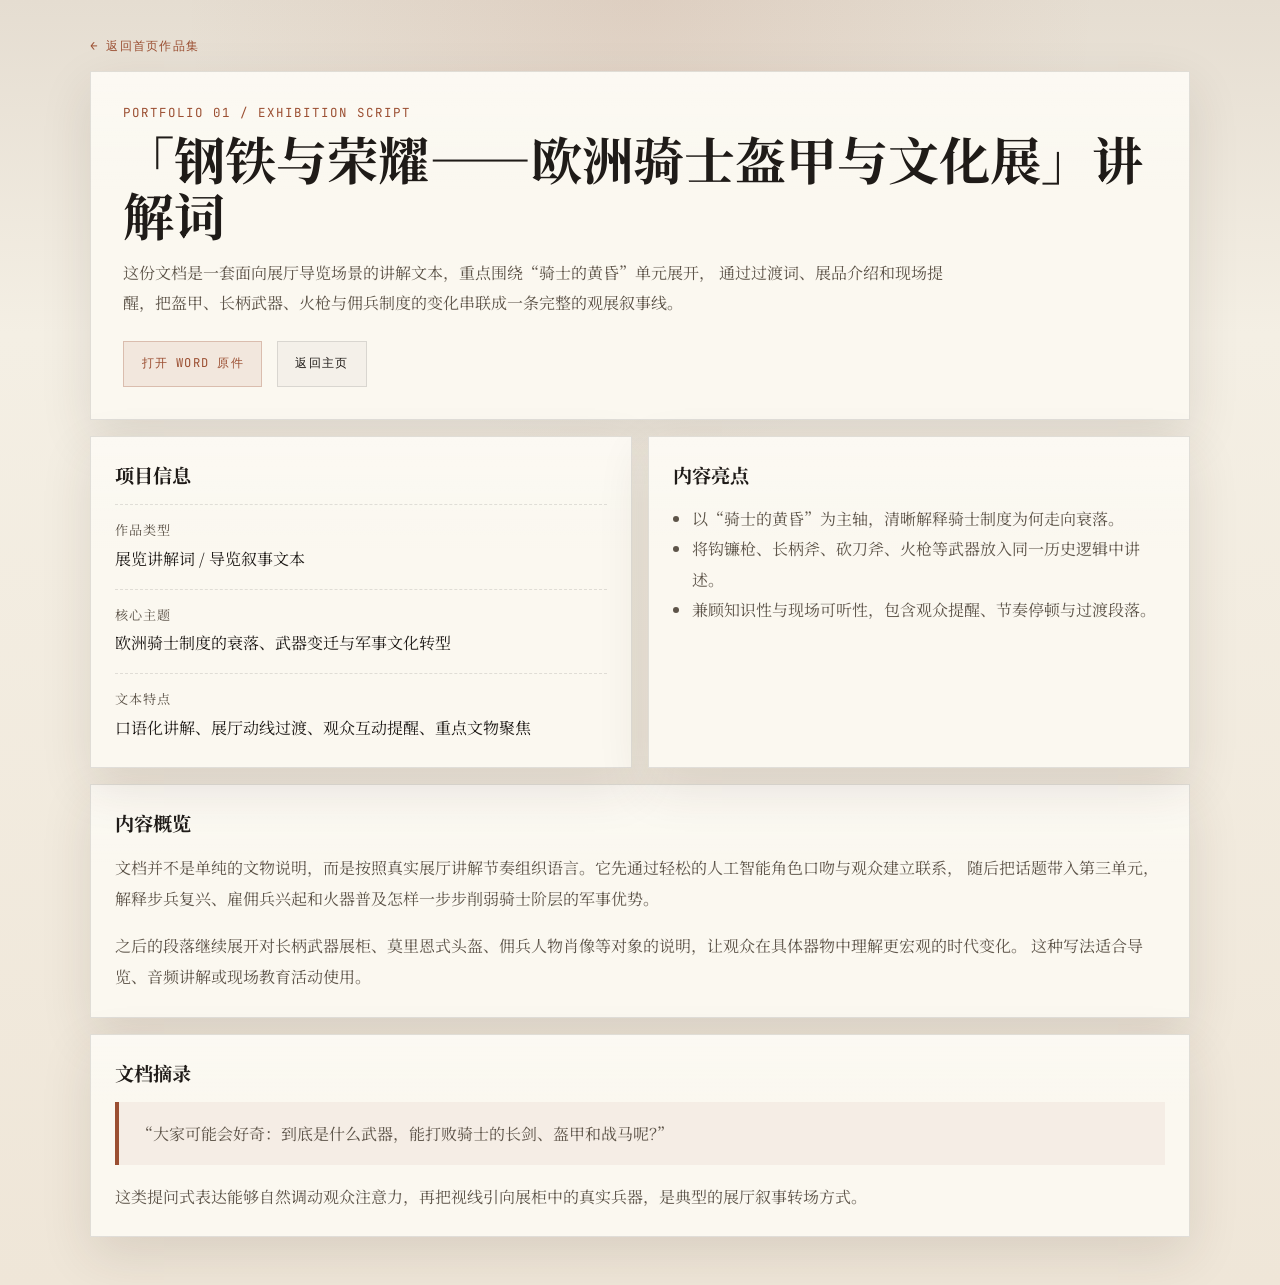
==== portfolio/armor.html @ a7ce9c92 "update website" ====
<!doctype html>
<html lang="zh-CN">
  <head>
    <meta charset="utf-8" />
    <meta name="viewport" content="width=device-width, initial-scale=1" />
    <title>「钢铁与荣耀——欧洲骑士盔甲与文化展」讲解词</title>
    <meta
      name="description"
      content="展览讲解词作品页，展示《钢铁与荣耀——欧洲骑士盔甲与文化展》导览文本的主题、结构与内容亮点。"
    />
    <link rel="preconnect" href="https://fonts.googleapis.com" />
    <link rel="preconnect" href="https://fonts.gstatic.com" crossorigin />
    <link
      href="https://fonts.googleapis.com/css2?family=JetBrains+Mono:wght@400;500;700&family=Noto+Serif+SC:wght@400;500;600;700&display=swap"
      rel="stylesheet"
    />
    <link rel="stylesheet" href="portfolio.css" />
  </head>
  <body>
    <main class="project-shell">
      <a class="back-link" href="../index.html#works">← 返回首页作品集</a>

      <header class="project-hero">
        <p class="project-kicker">Portfolio 01 / Exhibition Script</p>
        <h1>「钢铁与荣耀——欧洲骑士盔甲与文化展」讲解词</h1>
        <p class="project-lead">
          这份文档是一套面向展厅导览场景的讲解文本，重点围绕“骑士的黄昏”单元展开，
          通过过渡词、展品介绍和现场提醒，把盔甲、长柄武器、火枪与佣兵制度的变化串联成一条完整的观展叙事线。
        </p>

        <div class="project-actions">
          <a
            class="action-btn primary"
            href="../assets/portfolio/armor-exhibit-script.docx"
            target="_blank"
            rel="noopener"
            >打开 Word 原件</a
          >
          <a class="action-btn" href="../index.html#works">返回主页</a>
        </div>
      </header>

      <section class="project-grid">
        <article class="info-card">
          <h2>项目信息</h2>
          <dl class="meta-list">
            <div>
              <dt>作品类型</dt>
              <dd>展览讲解词 / 导览叙事文本</dd>
            </div>
            <div>
              <dt>核心主题</dt>
              <dd>欧洲骑士制度的衰落、武器变迁与军事文化转型</dd>
            </div>
            <div>
              <dt>文本特点</dt>
              <dd>口语化讲解、展厅动线过渡、观众互动提醒、重点文物聚焦</dd>
            </div>
          </dl>
        </article>

        <article class="info-card">
          <h2>内容亮点</h2>
          <ul class="highlight-list">
            <li>以“骑士的黄昏”为主轴，清晰解释骑士制度为何走向衰落。</li>
            <li>将钩镰枪、长柄斧、砍刀斧、火枪等武器放入同一历史逻辑中讲述。</li>
            <li>兼顾知识性与现场可听性，包含观众提醒、节奏停顿与过渡段落。</li>
          </ul>
        </article>
      </section>

      <section class="content-card">
        <h2>内容概览</h2>
        <p>
          文档并不是单纯的文物说明，而是按照真实展厅讲解节奏组织语言。它先通过轻松的人工智能角色口吻与观众建立联系，
          随后把话题带入第三单元，解释步兵复兴、雇佣兵兴起和火器普及怎样一步步削弱骑士阶层的军事优势。
        </p>
        <p>
          之后的段落继续展开对长柄武器展柜、莫里恩式头盔、佣兵人物肖像等对象的说明，让观众在具体器物中理解更宏观的时代变化。
          这种写法适合导览、音频讲解或现场教育活动使用。
        </p>
      </section>

      <section class="excerpt-card">
        <h2>文档摘录</h2>
        <blockquote>
          “大家可能会好奇：到底是什么武器，能打败骑士的长剑、盔甲和战马呢？”
        </blockquote>
        <p>
          这类提问式表达能够自然调动观众注意力，再把视线引向展柜中的真实兵器，是典型的展厅叙事转场方式。
        </p>
      </section>
    </main>
  </body>
</html>
---- portfolio/portfolio.css ----
:root {
  color-scheme: light;
  --paper: #f4efe4;
  --paper-strong: #fbf8f0;
  --ink: #1f1b18;
  --ink-soft: #5d5449;
  --accent: #9b4f32;
  --line: rgba(31, 27, 24, 0.12);
  --shadow: 0 18px 48px rgba(54, 39, 29, 0.12);
}

* {
  box-sizing: border-box;
}

html {
  scroll-behavior: smooth;
}

body {
  margin: 0;
  min-height: 100vh;
  background:
    radial-gradient(circle at top, rgba(155, 79, 50, 0.1), transparent 32%),
    linear-gradient(180deg, #e5ddd1 0%, #f4efe4 26%, #efe6d8 100%);
  color: var(--ink);
  font-family: "Noto Serif SC", "Songti SC", serif;
}

a {
  color: inherit;
  text-decoration: none;
}

.project-shell {
  width: min(1100px, calc(100% - 2rem));
  margin: 0 auto;
  padding: 2rem 0 3rem;
}

.back-link {
  display: inline-flex;
  align-items: center;
  gap: 0.4rem;
  color: var(--accent);
  font-family: "JetBrains Mono", "SFMono-Regular", Consolas, monospace;
  font-size: 0.78rem;
  letter-spacing: 0.1em;
  text-transform: uppercase;
}

.project-hero,
.info-card,
.content-card,
.excerpt-card {
  border: 1px solid var(--line);
  background:
    linear-gradient(180deg, rgba(255, 255, 255, 0.2), transparent 34%),
    var(--paper-strong);
  box-shadow: var(--shadow);
}

.project-hero {
  margin-top: 1rem;
  padding: 2rem;
}

.project-kicker {
  margin: 0;
  color: var(--accent);
  font-family: "JetBrains Mono", "SFMono-Regular", Consolas, monospace;
  font-size: 0.78rem;
  letter-spacing: 0.16em;
  text-transform: uppercase;
}

.project-hero h1 {
  margin: 0.65rem 0 0;
  font-size: clamp(2rem, 4vw, 3.5rem);
  line-height: 1.08;
}

.project-lead {
  max-width: 52rem;
  margin: 1rem 0 0;
  color: var(--ink-soft);
  font-size: 1rem;
  line-height: 1.9;
}

.project-actions {
  display: flex;
  flex-wrap: wrap;
  gap: 0.9rem;
  margin-top: 1.4rem;
}

.action-btn {
  display: inline-flex;
  align-items: center;
  justify-content: center;
  min-height: 2.85rem;
  padding: 0.75rem 1.1rem;
  border: 1px solid var(--line);
  background: rgba(31, 27, 24, 0.03);
  font-family: "JetBrains Mono", "SFMono-Regular", Consolas, monospace;
  font-size: 0.76rem;
  letter-spacing: 0.1em;
  text-transform: uppercase;
}

.action-btn.primary {
  border-color: rgba(155, 79, 50, 0.28);
  background: rgba(155, 79, 50, 0.1);
  color: var(--accent);
}

.project-grid {
  display: grid;
  grid-template-columns: repeat(2, minmax(0, 1fr));
  gap: 1rem;
  margin-top: 1rem;
}

.info-card,
.content-card,
.excerpt-card {
  padding: 1.5rem;
}

.info-card h2,
.content-card h2,
.excerpt-card h2 {
  margin: 0;
  font-size: 1.2rem;
}

.meta-list {
  display: grid;
  gap: 0.95rem;
  margin: 1rem 0 0;
}

.meta-list div {
  padding-top: 0.95rem;
  border-top: 1px dashed var(--line);
}

.meta-list dt {
  margin: 0;
  color: var(--ink-soft);
  font-size: 0.82rem;
  letter-spacing: 0.08em;
  text-transform: uppercase;
}

.meta-list dd {
  margin: 0.35rem 0 0;
  line-height: 1.8;
}

.highlight-list {
  margin: 1rem 0 0;
  padding-left: 1.2rem;
  color: var(--ink-soft);
  line-height: 1.9;
}

.content-card,
.excerpt-card {
  margin-top: 1rem;
}

.content-card p,
.excerpt-card p,
.excerpt-card blockquote {
  margin: 1rem 0 0;
  color: var(--ink-soft);
  line-height: 1.95;
}

.excerpt-card blockquote {
  margin: 1rem 0 0;
  padding: 1rem 1.1rem;
  border-left: 4px solid var(--accent);
  background: rgba(155, 79, 50, 0.06);
}

@media (max-width: 760px) {
  .project-shell {
    width: min(100% - 1rem, 1100px);
    padding: 1rem 0 2rem;
  }

  .project-hero,
  .info-card,
  .content-card,
  .excerpt-card {
    padding: 1.2rem;
  }

  .project-grid {
    grid-template-columns: 1fr;
  }
}
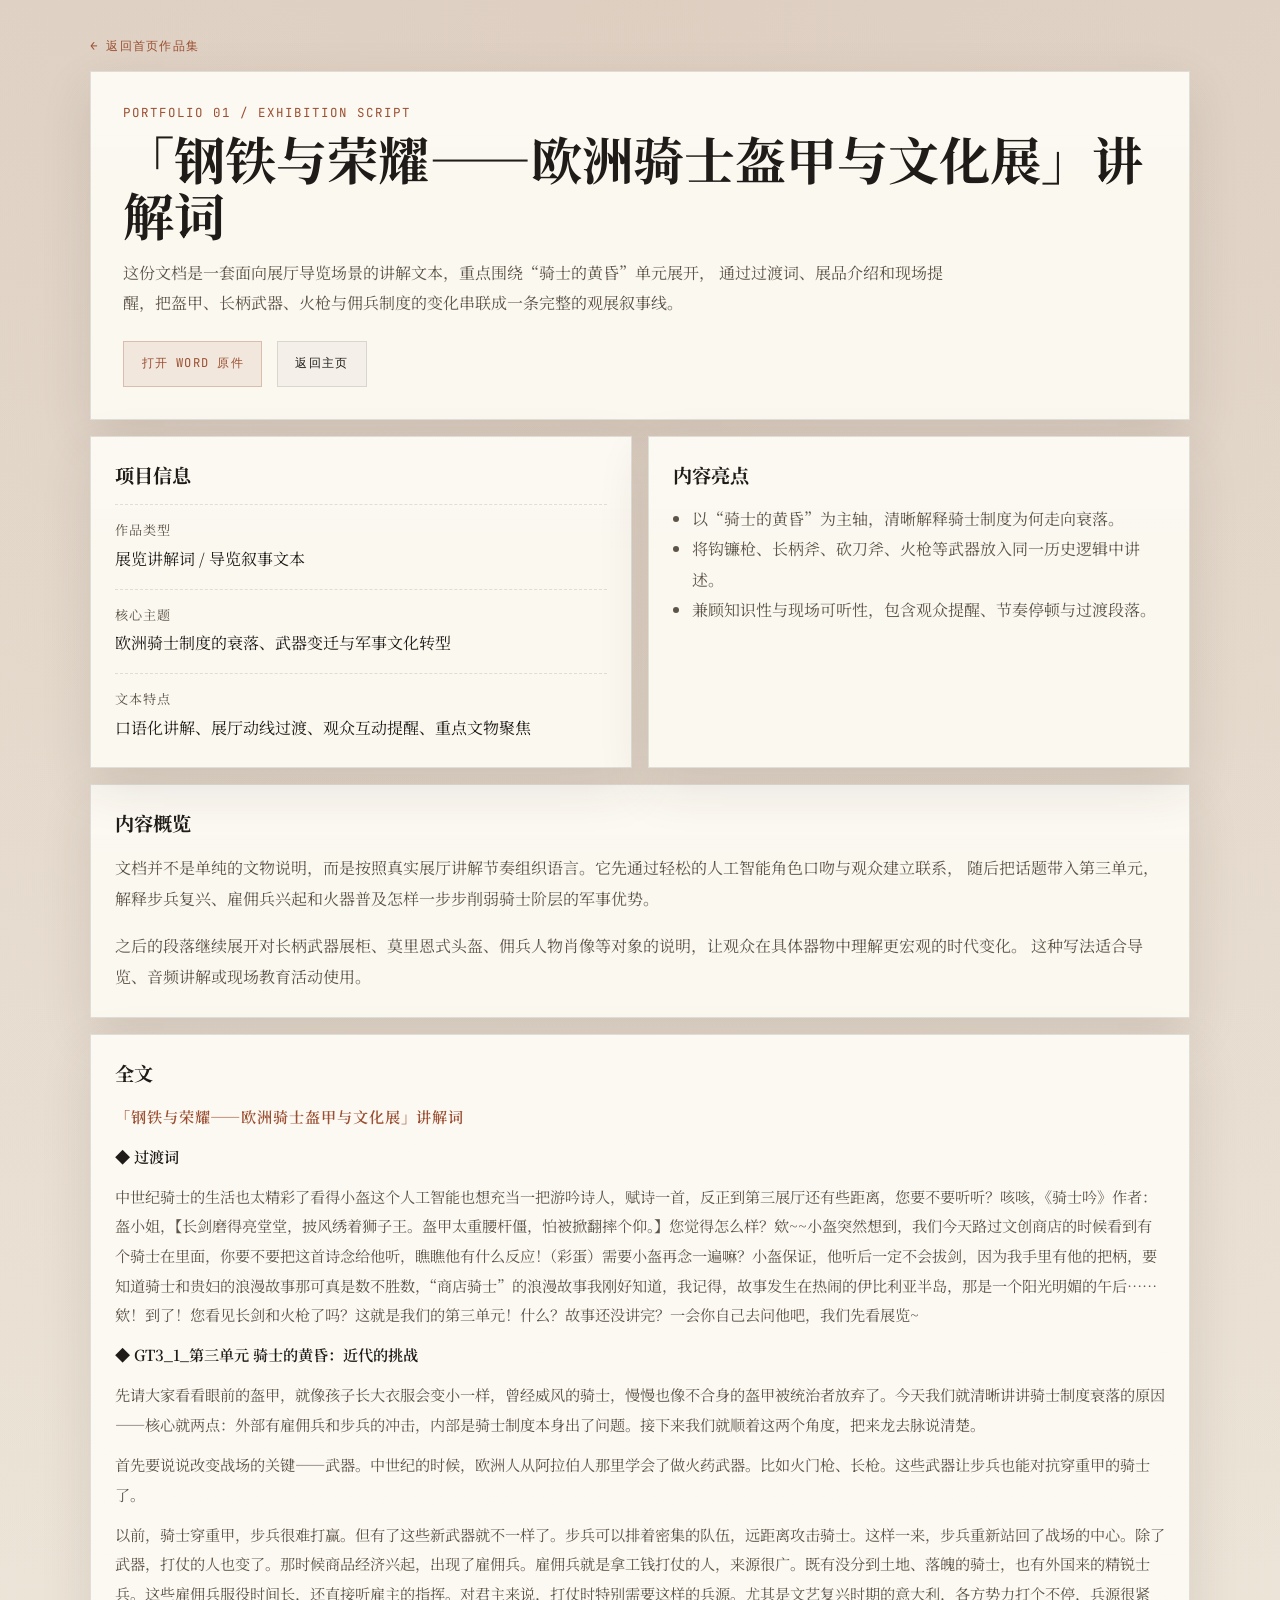
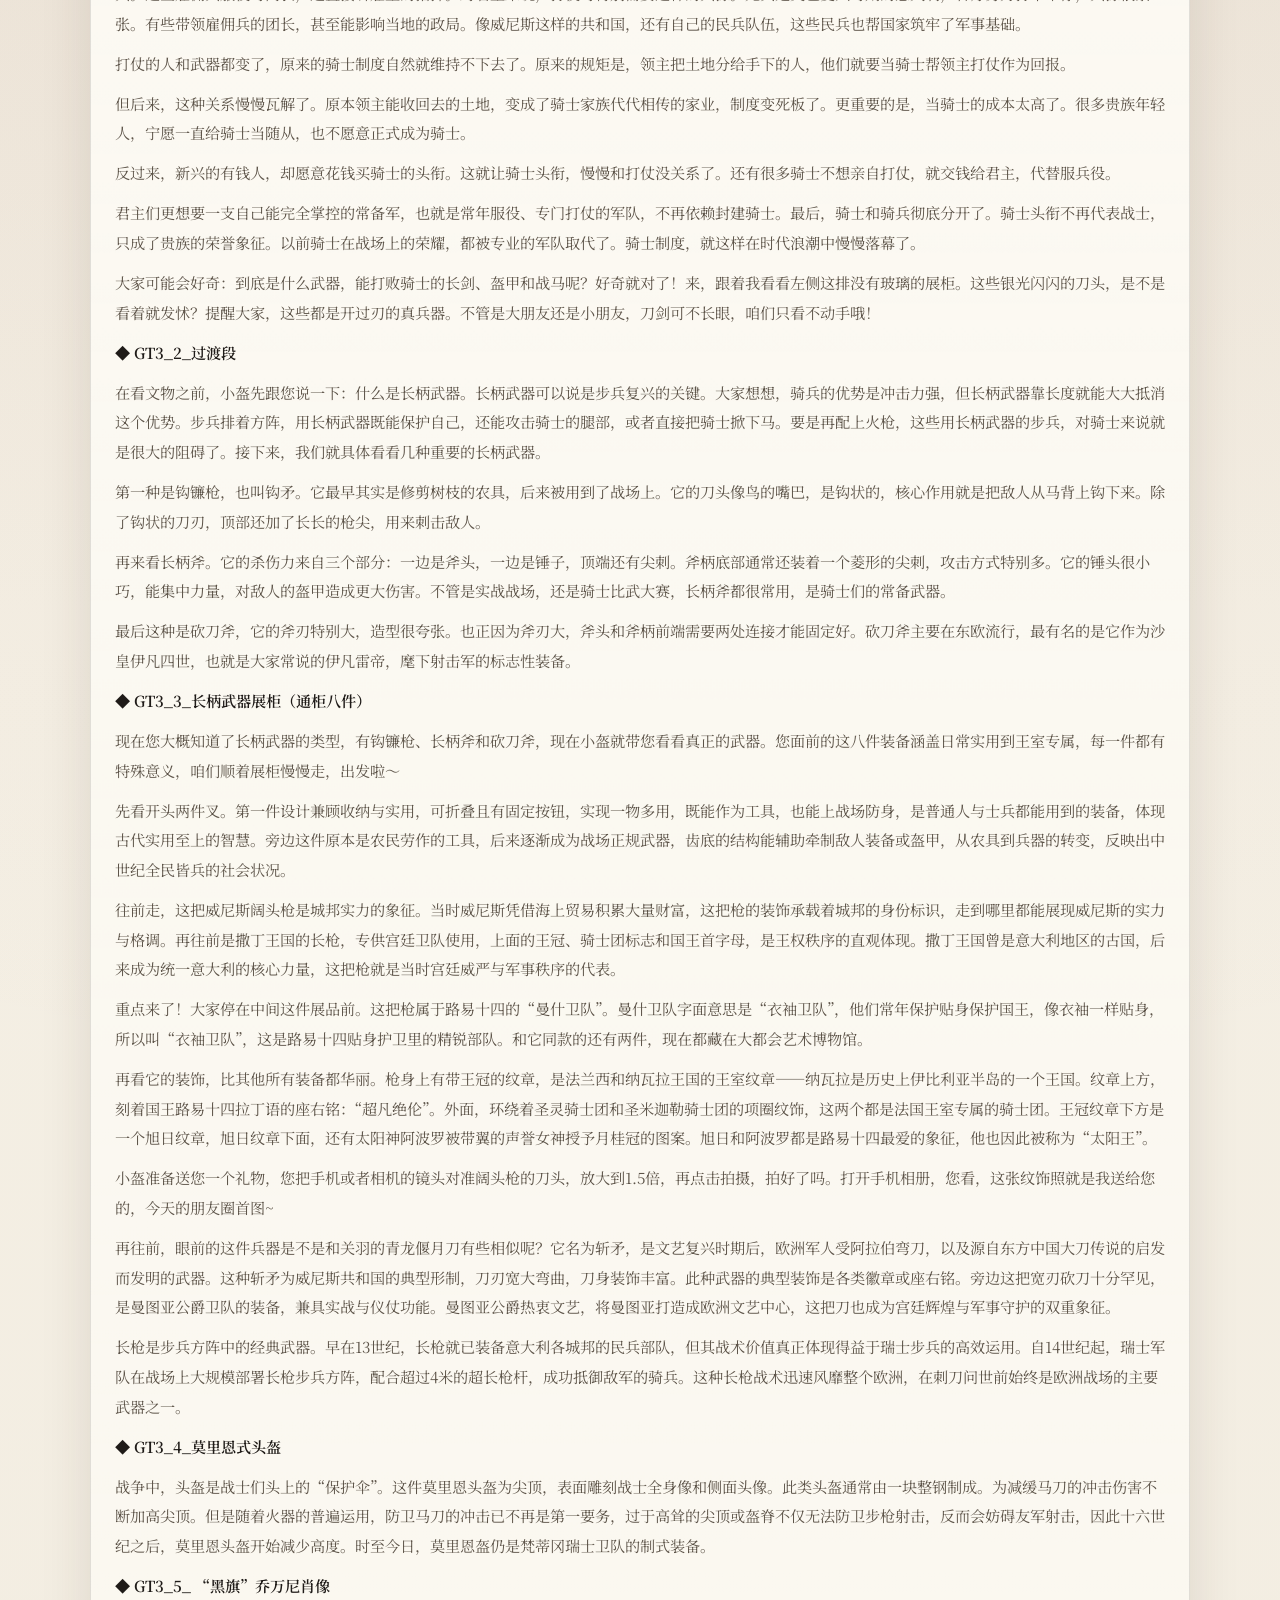
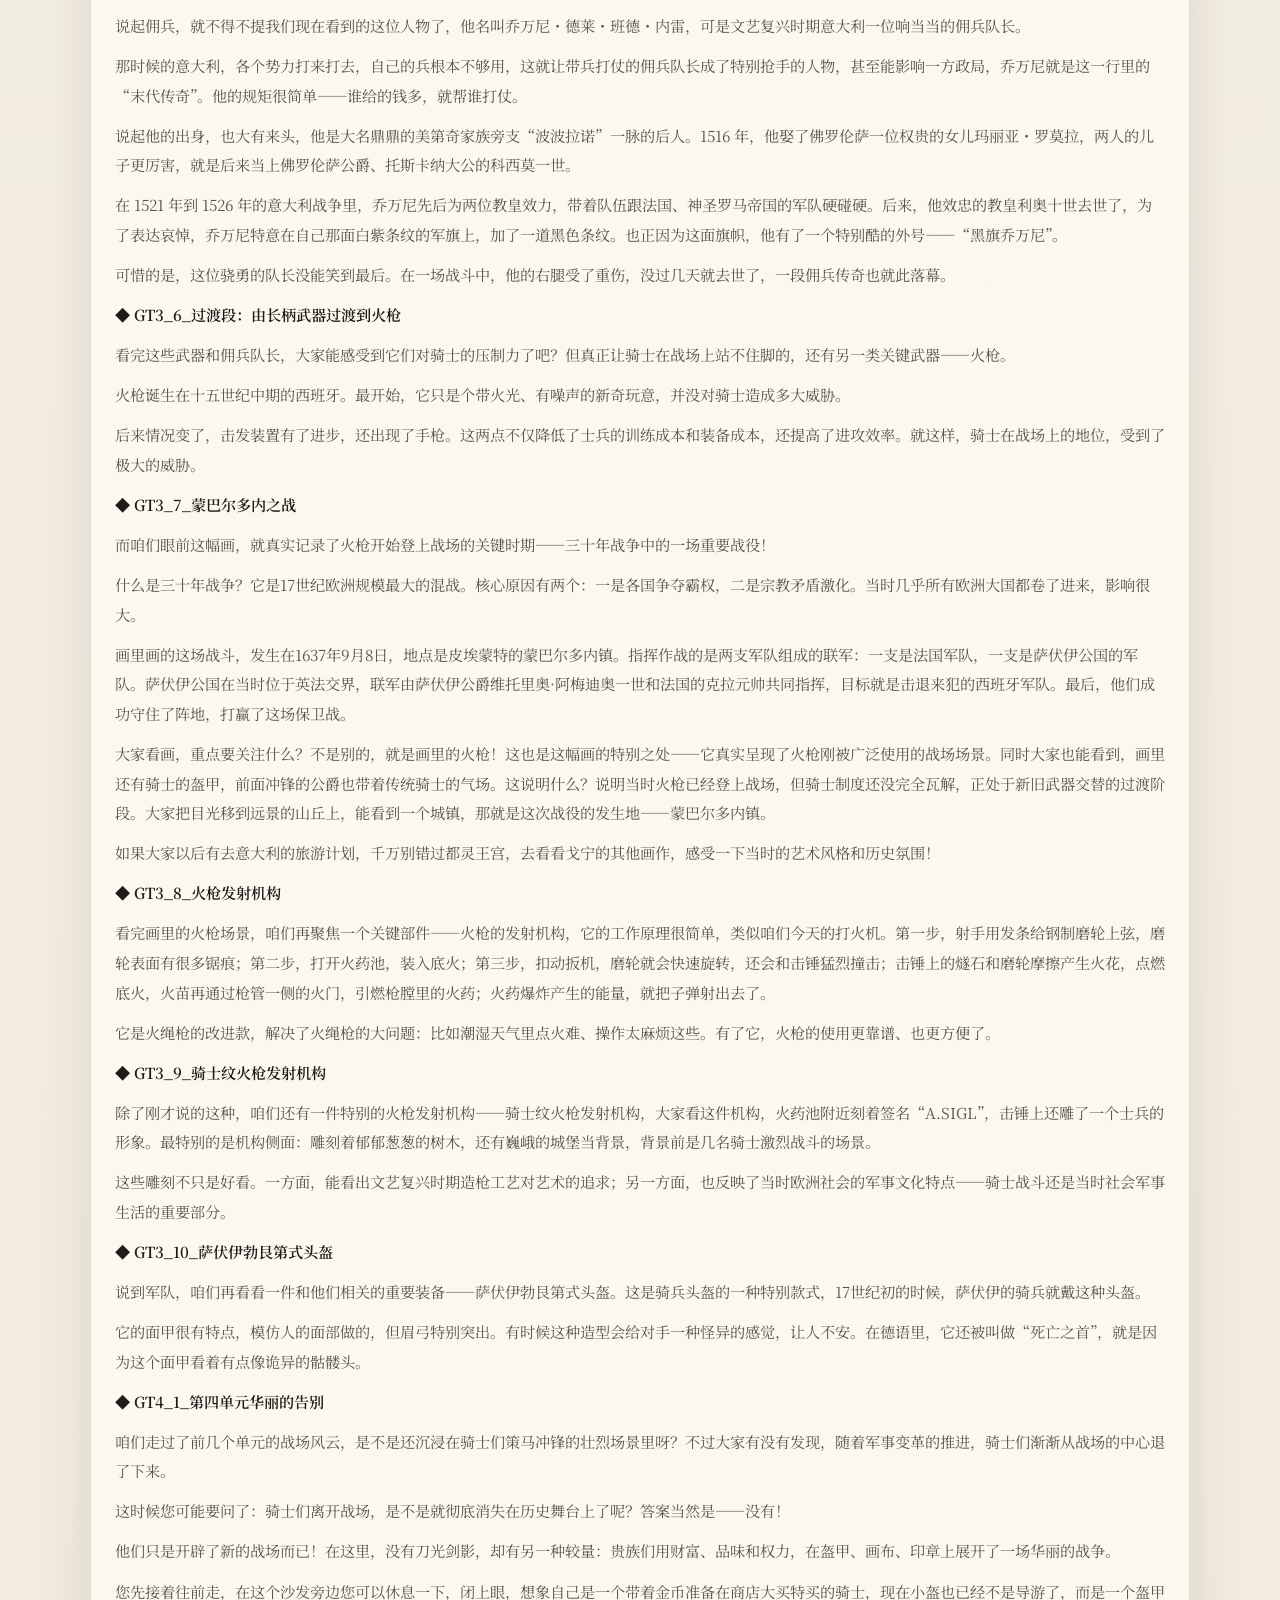
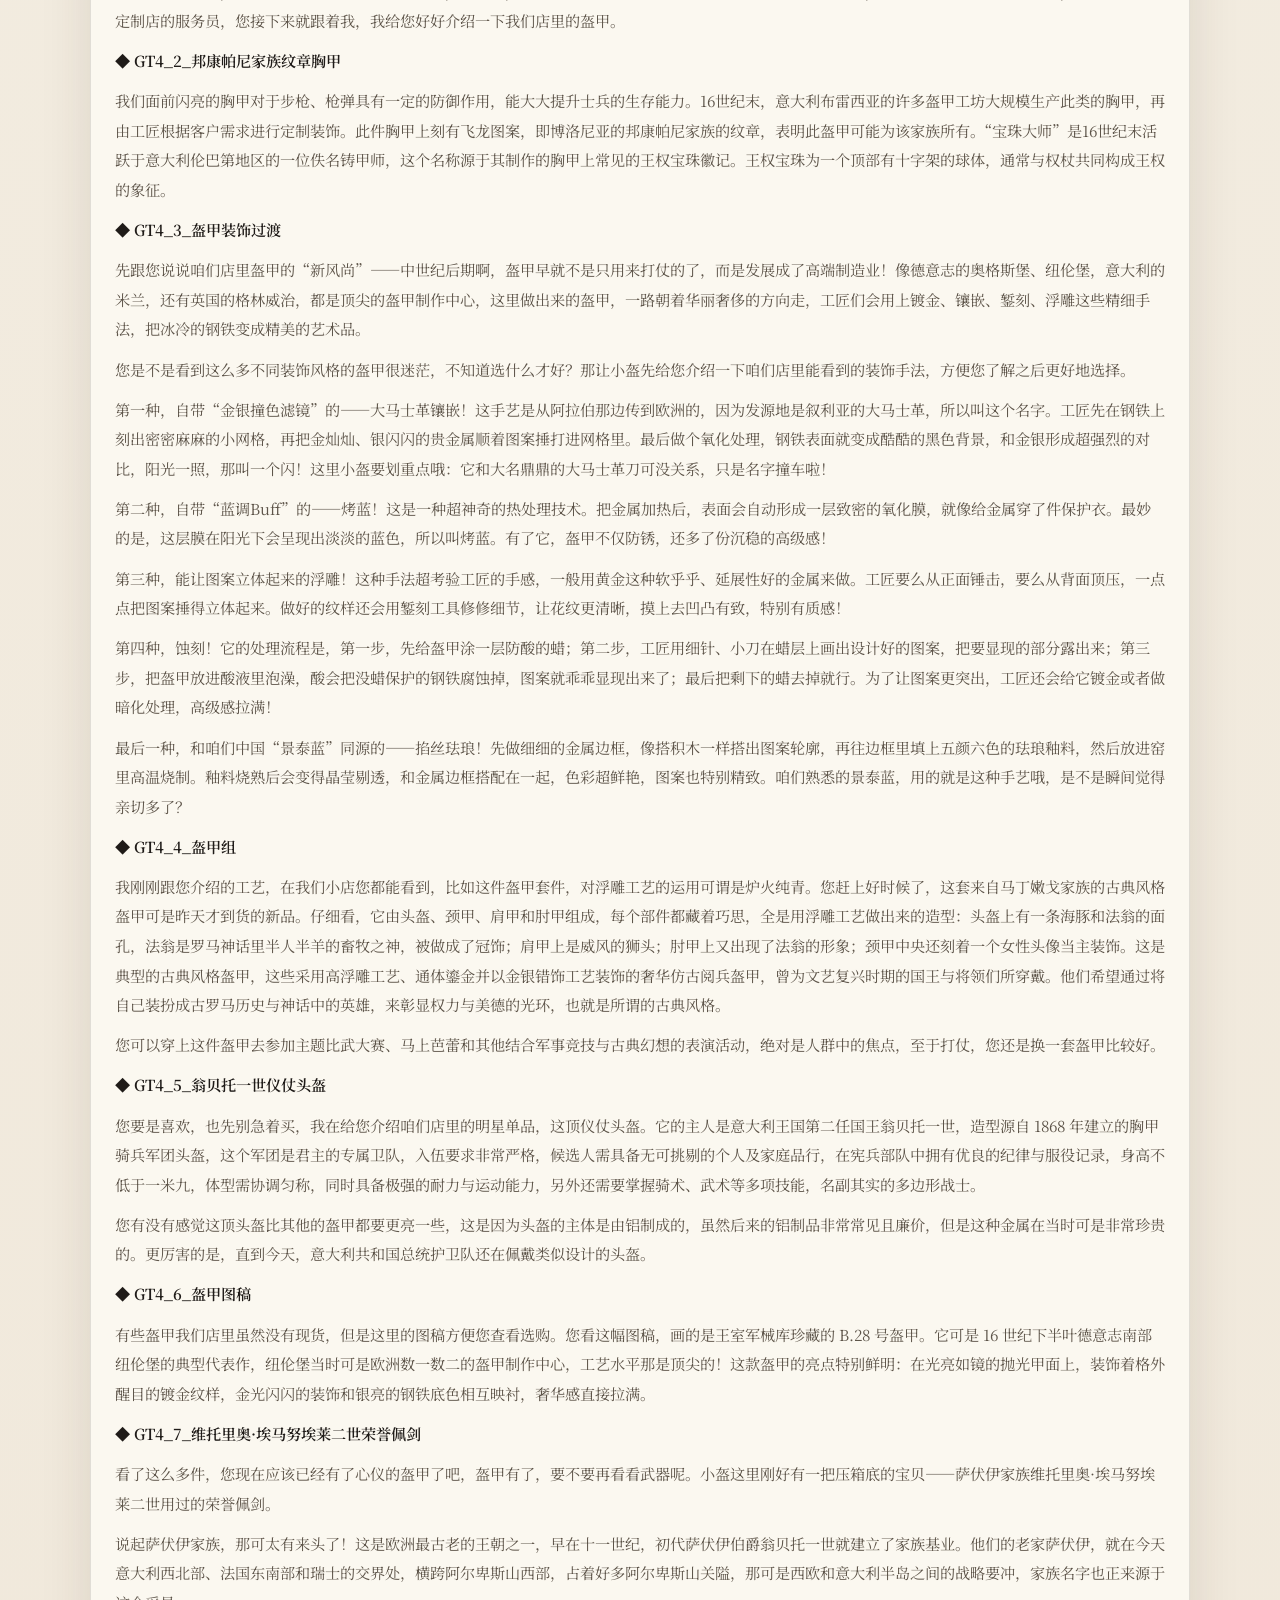
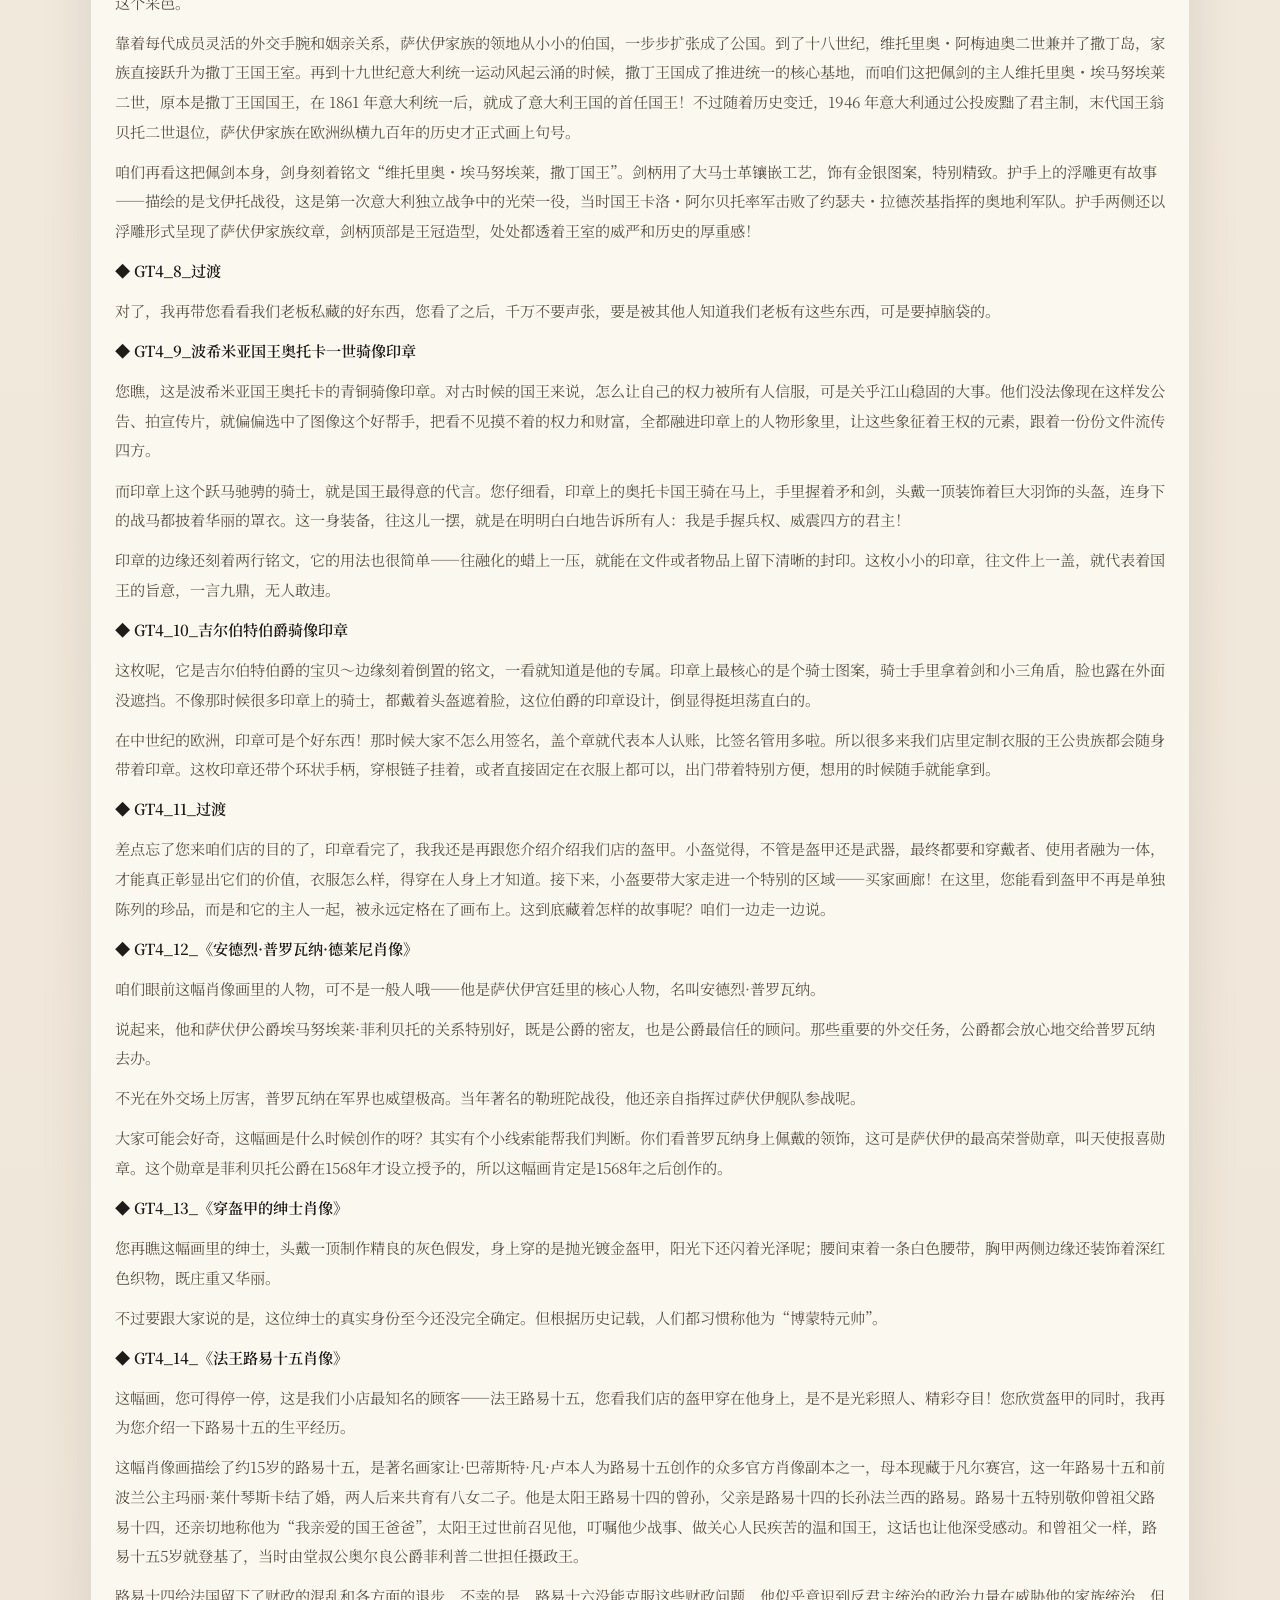
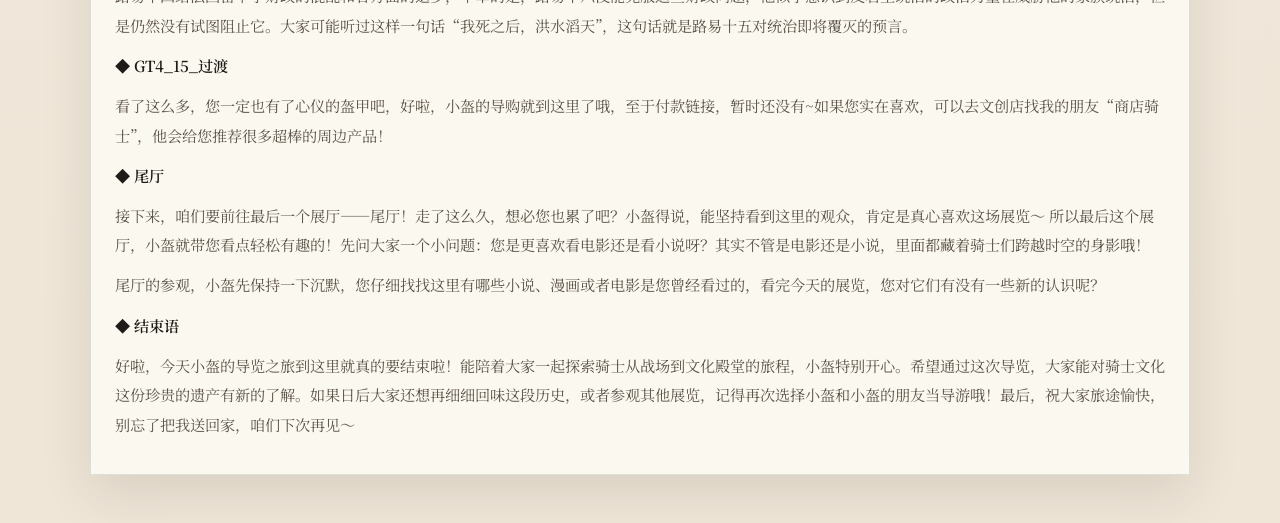
==== commit b6c7263e: "作品集增加全文预览" ====
--- a/portfolio/armor.html
+++ b/portfolio/armor.html
@@ -82,13 +82,284 @@
       </section>
 
       <section class="excerpt-card">
-        <h2>文档摘录</h2>
-        <blockquote>
-          “大家可能会好奇：到底是什么武器，能打败骑士的长剑、盔甲和战马呢？”
-        </blockquote>
-        <p>
-          这类提问式表达能够自然调动观众注意力，再把视线引向展柜中的真实兵器，是典型的展厅叙事转场方式。
-        </p>
+        <h2>全文</h2>
+        <div class="doc-content">
+          <p class="doc-title">「钢铁与荣耀——欧洲骑士盔甲与文化展」讲解词</p>
+          <p class="doc-heading">◆ 过渡词</p>
+          <p>
+            中世纪骑士的生活也太精彩了看得小盔这个人工智能也想充当一把游吟诗人，赋诗一首，反正到第三展厅还有些距离，您要不要听听？咳咳，《骑士吟》作者：盔小姐，【长剑磨得亮堂堂，披风绣着狮子王。盔甲太重腰杆僵，怕被掀翻摔个仰。】您觉得怎么样？欸~~小盔突然想到，我们今天路过文创商店的时候看到有个骑士在里面，你要不要把这首诗念给他听，瞧瞧他有什么反应！（彩蛋）需要小盔再念一遍嘛？小盔保证，他听后一定不会拔剑，因为我手里有他的把柄，要知道骑士和贵妇的浪漫故事那可真是数不胜数，“商店骑士”的浪漫故事我刚好知道，我记得，故事发生在热闹的伊比利亚半岛，那是一个阳光明媚的午后……欸！到了！您看见长剑和火枪了吗？这就是我们的第三单元！什么？故事还没讲完？一会你自己去问他吧，我们先看展览~
+          </p>
+          <p class="doc-heading">◆ GT3_1_第三单元 骑士的黄昏：近代的挑战</p>
+          <p>
+            先请大家看看眼前的盔甲，就像孩子长大衣服会变小一样，曾经威风的骑士，慢慢也像不合身的盔甲被统治者放弃了。今天我们就清晰讲讲骑士制度衰落的原因——核心就两点：外部有雇佣兵和步兵的冲击，内部是骑士制度本身出了问题。接下来我们就顺着这两个角度，把来龙去脉说清楚。
+          </p>
+          <p>
+            首先要说说改变战场的关键——武器。中世纪的时候，欧洲人从阿拉伯人那里学会了做火药武器。比如火门枪、长枪。这些武器让步兵也能对抗穿重甲的骑士了。
+          </p>
+          <p>
+            以前，骑士穿重甲，步兵很难打赢。但有了这些新武器就不一样了。步兵可以排着密集的队伍，远距离攻击骑士。这样一来，步兵重新站回了战场的中心。除了武器，打仗的人也变了。那时候商品经济兴起，出现了雇佣兵。雇佣兵就是拿工钱打仗的人，来源很广。既有没分到土地、落魄的骑士，也有外国来的精锐士兵。这些雇佣兵服役时间长，还直接听雇主的指挥。对君主来说，打仗时特别需要这样的兵源。尤其是文艺复兴时期的意大利，各方势力打个不停，兵源很紧张。有些带领雇佣兵的团长，甚至能影响当地的政局。像威尼斯这样的共和国，还有自己的民兵队伍，这些民兵也帮国家筑牢了军事基础。
+          </p>
+          <p>
+            打仗的人和武器都变了，原来的骑士制度自然就维持不下去了。原来的规矩是，领主把土地分给手下的人，他们就要当骑士帮领主打仗作为回报。
+          </p>
+          <p>
+            但后来，这种关系慢慢瓦解了。原本领主能收回去的土地，变成了骑士家族代代相传的家业，制度变死板了。更重要的是，当骑士的成本太高了。很多贵族年轻人，宁愿一直给骑士当随从，也不愿意正式成为骑士。
+          </p>
+          <p>
+            反过来，新兴的有钱人，却愿意花钱买骑士的头衔。这就让骑士头衔，慢慢和打仗没关系了。还有很多骑士不想亲自打仗，就交钱给君主，代替服兵役。
+          </p>
+          <p>
+            君主们更想要一支自己能完全掌控的常备军，也就是常年服役、专门打仗的军队，不再依赖封建骑士。最后，骑士和骑兵彻底分开了。骑士头衔不再代表战士，只成了贵族的荣誉象征。以前骑士在战场上的荣耀，都被专业的军队取代了。骑士制度，就这样在时代浪潮中慢慢落幕了。
+          </p>
+          <p>
+            大家可能会好奇：到底是什么武器，能打败骑士的长剑、盔甲和战马呢？好奇就对了！来，跟着我看看左侧这排没有玻璃的展柜。这些银光闪闪的刀头，是不是看着就发怵？提醒大家，这些都是开过刃的真兵器。不管是大朋友还是小朋友，刀剑可不长眼，咱们只看不动手哦！
+          </p>
+          <p class="doc-heading">◆ GT3_2_过渡段</p>
+          <p>
+            在看文物之前，小盔先跟您说一下：什么是长柄武器。长柄武器可以说是步兵复兴的关键。大家想想，骑兵的优势是冲击力强，但长柄武器靠长度就能大大抵消这个优势。步兵排着方阵，用长柄武器既能保护自己，还能攻击骑士的腿部，或者直接把骑士掀下马。要是再配上火枪，这些用长柄武器的步兵，对骑士来说就是很大的阻碍了。接下来，我们就具体看看几种重要的长柄武器。
+          </p>
+          <p>
+            第一种是钩镰枪，也叫钩矛。它最早其实是修剪树枝的农具，后来被用到了战场上。它的刀头像鸟的嘴巴，是钩状的，核心作用就是把敌人从马背上钩下来。除了钩状的刀刃，顶部还加了长长的枪尖，用来刺击敌人。
+          </p>
+          <p>
+            再来看长柄斧。它的杀伤力来自三个部分：一边是斧头，一边是锤子，顶端还有尖刺。斧柄底部通常还装着一个菱形的尖刺，攻击方式特别多。它的锤头很小巧，能集中力量，对敌人的盔甲造成更大伤害。不管是实战战场，还是骑士比武大赛，长柄斧都很常用，是骑士们的常备武器。
+          </p>
+          <p>
+            最后这种是砍刀斧，它的斧刃特别大，造型很夸张。也正因为斧刃大，斧头和斧柄前端需要两处连接才能固定好。砍刀斧主要在东欧流行，最有名的是它作为沙皇伊凡四世，也就是大家常说的伊凡雷帝，麾下射击军的标志性装备。
+          </p>
+          <p class="doc-heading">◆ GT3_3_长柄武器展柜（通柜八件）</p>
+          <p>
+            现在您大概知道了长柄武器的类型，有钩镰枪、长柄斧和砍刀斧，现在小盔就带您看看真正的武器。您面前的这八件装备涵盖日常实用到王室专属，每一件都有特殊意义，咱们顺着展柜慢慢走，出发啦～
+          </p>
+          <p>
+            先看开头两件叉。第一件设计兼顾收纳与实用，可折叠且有固定按钮，实现一物多用，既能作为工具，也能上战场防身，是普通人与士兵都能用到的装备，体现古代实用至上的智慧。旁边这件原本是农民劳作的工具，后来逐渐成为战场正规武器，齿底的结构能辅助牵制敌人装备或盔甲，从农具到兵器的转变，反映出中世纪全民皆兵的社会状况。
+          </p>
+          <p>
+            往前走，这把威尼斯阔头枪是城邦实力的象征。当时威尼斯凭借海上贸易积累大量财富，这把枪的装饰承载着城邦的身份标识，走到哪里都能展现威尼斯的实力与格调。再往前是撒丁王国的长枪，专供宫廷卫队使用，上面的王冠、骑士团标志和国王首字母，是王权秩序的直观体现。撒丁王国曾是意大利地区的古国，后来成为统一意大利的核心力量，这把枪就是当时宫廷威严与军事秩序的代表。
+          </p>
+          <p>
+            重点来了！大家停在中间这件展品前。这把枪属于路易十四的“曼什卫队”。曼什卫队字面意思是“衣袖卫队”，他们常年保护贴身保护国王，像衣袖一样贴身，所以叫“衣袖卫队”，这是路易十四贴身护卫里的精锐部队。和它同款的还有两件，现在都藏在大都会艺术博物馆。
+          </p>
+          <p>
+            再看它的装饰，比其他所有装备都华丽。枪身上有带王冠的纹章，是法兰西和纳瓦拉王国的王室纹章——纳瓦拉是历史上伊比利亚半岛的一个王国。纹章上方，刻着国王路易十四拉丁语的座右铭：“超凡绝伦”。外面，环绕着圣灵骑士团和圣米迦勒骑士团的项圈纹饰，这两个都是法国王室专属的骑士团。王冠纹章下方是一个旭日纹章，旭日纹章下面，还有太阳神阿波罗被带翼的声誉女神授予月桂冠的图案。旭日和阿波罗都是路易十四最爱的象征，他也因此被称为“太阳王”。
+          </p>
+          <p>
+            小盔准备送您一个礼物，您把手机或者相机的镜头对准阔头枪的刀头，放大到1.5倍，再点击拍摄，拍好了吗。打开手机相册，您看，这张纹饰照就是我送给您的，今天的朋友圈首图~
+          </p>
+          <p>
+            再往前，眼前的这件兵器是不是和关羽的青龙偃月刀有些相似呢？它名为斩矛，是文艺复兴时期后，欧洲军人受阿拉伯弯刀，以及源自东方中国大刀传说的启发而发明的武器。这种斩矛为威尼斯共和国的典型形制，刀刃宽大弯曲，刀身装饰丰富。此种武器的典型装饰是各类徽章或座右铭。旁边这把宽刃砍刀十分罕见，是曼图亚公爵卫队的装备，兼具实战与仪仗功能。曼图亚公爵热衷文艺，将曼图亚打造成欧洲文艺中心，这把刀也成为宫廷辉煌与军事守护的双重象征。
+          </p>
+          <p>
+            长枪是步兵方阵中的经典武器。早在13世纪，长枪就已装备意大利各城邦的民兵部队，但其战术价值真正体现得益于瑞士步兵的高效运用。自14世纪起，瑞士军队在战场上大规模部署长枪步兵方阵，配合超过4米的超长枪杆，成功抵御敌军的骑兵。这种长枪战术迅速风靡整个欧洲，在刺刀问世前始终是欧洲战场的主要武器之一。
+          </p>
+          <p class="doc-heading">◆ GT3_4_莫里恩式头盔</p>
+          <p>
+            战争中，头盔是战士们头上的“保护伞”。这件莫里恩头盔为尖顶，表面雕刻战士全身像和侧面头像。此类头盔通常由一块整钢制成。为减缓马刀的冲击伤害不断加高尖顶。但是随着火器的普遍运用，防卫马刀的冲击已不再是第一要务，过于高耸的尖顶或盔脊不仅无法防卫步枪射击，反而会妨碍友军射击，因此十六世纪之后，莫里恩头盔开始减少高度。时至今日，莫里恩盔仍是梵蒂冈瑞士卫队的制式装备。
+          </p>
+          <p class="doc-heading">◆ GT3_5_ “黑旗”乔万尼肖像</p>
+          <p>
+            说起佣兵，就不得不提我们现在看到的这位人物了，他名叫乔万尼・德莱・班德・内雷，可是文艺复兴时期意大利一位响当当的佣兵队长。
+          </p>
+          <p>
+            那时候的意大利，各个势力打来打去，自己的兵根本不够用，这就让带兵打仗的佣兵队长成了特别抢手的人物，甚至能影响一方政局，乔万尼就是这一行里的“末代传奇”。他的规矩很简单——谁给的钱多，就帮谁打仗。
+          </p>
+          <p>
+            说起他的出身，也大有来头，他是大名鼎鼎的美第奇家族旁支“波波拉诺”一脉的后人。1516 年，他娶了佛罗伦萨一位权贵的女儿玛丽亚・罗莫拉，两人的儿子更厉害，就是后来当上佛罗伦萨公爵、托斯卡纳大公的科西莫一世。
+          </p>
+          <p>
+            在 1521 年到 1526 年的意大利战争里，乔万尼先后为两位教皇效力，带着队伍跟法国、神圣罗马帝国的军队硬碰硬。后来，他效忠的教皇利奥十世去世了，为了表达哀悼，乔万尼特意在自己那面白紫条纹的军旗上，加了一道黑色条纹。也正因为这面旗帜，他有了一个特别酷的外号——“黑旗乔万尼”。
+          </p>
+          <p>
+            可惜的是，这位骁勇的队长没能笑到最后。在一场战斗中，他的右腿受了重伤，没过几天就去世了，一段佣兵传奇也就此落幕。
+          </p>
+          <p class="doc-heading">◆ GT3_6_过渡段：由长柄武器过渡到火枪</p>
+          <p>
+            看完这些武器和佣兵队长，大家能感受到它们对骑士的压制力了吧？但真正让骑士在战场上站不住脚的，还有另一类关键武器——火枪。
+          </p>
+          <p>
+            火枪诞生在十五世纪中期的西班牙。最开始，它只是个带火光、有噪声的新奇玩意，并没对骑士造成多大威胁。
+          </p>
+          <p>
+            后来情况变了，击发装置有了进步，还出现了手枪。这两点不仅降低了士兵的训练成本和装备成本，还提高了进攻效率。就这样，骑士在战场上的地位，受到了极大的威胁。
+          </p>
+          <p class="doc-heading">◆ GT3_7_蒙巴尔多内之战</p>
+          <p>
+            而咱们眼前这幅画，就真实记录了火枪开始登上战场的关键时期——三十年战争中的一场重要战役！
+          </p>
+          <p>
+            什么是三十年战争？它是17世纪欧洲规模最大的混战。核心原因有两个：一是各国争夺霸权，二是宗教矛盾激化。当时几乎所有欧洲大国都卷了进来，影响很大。
+          </p>
+          <p>
+            画里画的这场战斗，发生在1637年9月8日，地点是皮埃蒙特的蒙巴尔多内镇。指挥作战的是两支军队组成的联军：一支是法国军队，一支是萨伏伊公国的军队。萨伏伊公国在当时位于英法交界，联军由萨伏伊公爵维托里奥·阿梅迪奥一世和法国的克拉元帅共同指挥，目标就是击退来犯的西班牙军队。最后，他们成功守住了阵地，打赢了这场保卫战。
+          </p>
+          <p>
+            大家看画，重点要关注什么？不是别的，就是画里的火枪！这也是这幅画的特别之处——它真实呈现了火枪刚被广泛使用的战场场景。同时大家也能看到，画里还有骑士的盔甲，前面冲锋的公爵也带着传统骑士的气场。这说明什么？说明当时火枪已经登上战场，但骑士制度还没完全瓦解，正处于新旧武器交替的过渡阶段。大家把目光移到远景的山丘上，能看到一个城镇，那就是这次战役的发生地——蒙巴尔多内镇。
+          </p>
+          <p>
+            如果大家以后有去意大利的旅游计划，千万别错过都灵王宫，去看看戈宁的其他画作，感受一下当时的艺术风格和历史氛围！
+          </p>
+          <p class="doc-heading">◆ GT3_8_火枪发射机构</p>
+          <p>
+            看完画里的火枪场景，咱们再聚焦一个关键部件——火枪的发射机构，它的工作原理很简单，类似咱们今天的打火机。第一步，射手用发条给钢制磨轮上弦，磨轮表面有很多锯痕；第二步，打开火药池，装入底火；第三步，扣动扳机，磨轮就会快速旋转，还会和击锤猛烈撞击；击锤上的燧石和磨轮摩擦产生火花，点燃底火，火苗再通过枪管一侧的火门，引燃枪膛里的火药；火药爆炸产生的能量，就把子弹射出去了。
+          </p>
+          <p>
+            它是火绳枪的改进款，解决了火绳枪的大问题：比如潮湿天气里点火难、操作太麻烦这些。有了它，火枪的使用更靠谱、也更方便了。
+          </p>
+          <p class="doc-heading">◆ GT3_9_骑士纹火枪发射机构</p>
+          <p>
+            除了刚才说的这种，咱们还有一件特别的火枪发射机构——骑士纹火枪发射机构，大家看这件机构，火药池附近刻着签名“A.SIGL”，击锤上还雕了一个士兵的形象。最特别的是机构侧面：雕刻着郁郁葱葱的树木，还有巍峨的城堡当背景，背景前是几名骑士激烈战斗的场景。
+          </p>
+          <p>
+            这些雕刻不只是好看。一方面，能看出文艺复兴时期造枪工艺对艺术的追求；另一方面，也反映了当时欧洲社会的军事文化特点——骑士战斗还是当时社会军事生活的重要部分。
+          </p>
+          <p class="doc-heading">◆ GT3_10_萨伏伊勃艮第式头盔</p>
+          <p>
+            说到军队，咱们再看看一件和他们相关的重要装备——萨伏伊勃艮第式头盔。这是骑兵头盔的一种特别款式，17世纪初的时候，萨伏伊的骑兵就戴这种头盔。
+          </p>
+          <p>
+            它的面甲很有特点，模仿人的面部做的，但眉弓特别突出。有时候这种造型会给对手一种怪异的感觉，让人不安。在德语里，它还被叫做“死亡之首”，就是因为这个面甲看着有点像诡异的骷髅头。
+          </p>
+          <p class="doc-heading">◆ GT4_1_第四单元华丽的告别</p>
+          <p>
+            咱们走过了前几个单元的战场风云，是不是还沉浸在骑士们策马冲锋的壮烈场景里呀？不过大家有没有发现，随着军事变革的推进，骑士们渐渐从战场的中心退了下来。
+          </p>
+          <p>
+            这时候您可能要问了：骑士们离开战场，是不是就彻底消失在历史舞台上了呢？答案当然是——没有！
+          </p>
+          <p>
+            他们只是开辟了新的战场而已！在这里，没有刀光剑影，却有另一种较量：贵族们用财富、品味和权力，在盔甲、画布、印章上展开了一场华丽的战争。
+          </p>
+          <p>
+            您先接着往前走，在这个沙发旁边您可以休息一下，闭上眼，想象自己是一个带着金币准备在商店大买特买的骑士，现在小盔也已经不是导游了，而是一个盔甲定制店的服务员，您接下来就跟着我，我给您好好介绍一下我们店里的盔甲。
+          </p>
+          <p class="doc-heading">◆ GT4_2_邦康帕尼家族纹章胸甲</p>
+          <p>
+            我们面前闪亮的胸甲对于步枪、枪弹具有一定的防御作用，能大大提升士兵的生存能力。16世纪末，意大利布雷西亚的许多盔甲工坊大规模生产此类的胸甲，再由工匠根据客户需求进行定制装饰。此件胸甲上刻有飞龙图案，即博洛尼亚的邦康帕尼家族的纹章，表明此盔甲可能为该家族所有。“宝珠大师”是16世纪末活跃于意大利伦巴第地区的一位佚名铸甲师，这个名称源于其制作的胸甲上常见的王权宝珠徽记。王权宝珠为一个顶部有十字架的球体，通常与权杖共同构成王权的象征。
+          </p>
+          <p class="doc-heading">◆ GT4_3_盔甲装饰过渡</p>
+          <p>
+            先跟您说说咱们店里盔甲的“新风尚”——中世纪后期啊，盔甲早就不是只用来打仗的了，而是发展成了高端制造业！像德意志的奥格斯堡、纽伦堡，意大利的米兰，还有英国的格林威治，都是顶尖的盔甲制作中心，这里做出来的盔甲，一路朝着华丽奢侈的方向走，工匠们会用上镀金、镶嵌、錾刻、浮雕这些精细手法，把冰冷的钢铁变成精美的艺术品。
+          </p>
+          <p>
+            您是不是看到这么多不同装饰风格的盔甲很迷茫，不知道选什么才好？那让小盔先给您介绍一下咱们店里能看到的装饰手法，方便您了解之后更好地选择。
+          </p>
+          <p>
+            第一种，自带“金银撞色滤镜”的——大马士革镶嵌！这手艺是从阿拉伯那边传到欧洲的，因为发源地是叙利亚的大马士革，所以叫这个名字。工匠先在钢铁上刻出密密麻麻的小网格，再把金灿灿、银闪闪的贵金属顺着图案捶打进网格里。最后做个氧化处理，钢铁表面就变成酷酷的黑色背景，和金银形成超强烈的对比，阳光一照，那叫一个闪！这里小盔要划重点哦：它和大名鼎鼎的大马士革刀可没关系，只是名字撞车啦！
+          </p>
+          <p>
+            第二种，自带“蓝调Buff”的——烤蓝！这是一种超神奇的热处理技术。把金属加热后，表面会自动形成一层致密的氧化膜，就像给金属穿了件保护衣。最妙的是，这层膜在阳光下会呈现出淡淡的蓝色，所以叫烤蓝。有了它，盔甲不仅防锈，还多了份沉稳的高级感！
+          </p>
+          <p>
+            第三种，能让图案立体起来的浮雕！这种手法超考验工匠的手感，一般用黄金这种软乎乎、延展性好的金属来做。工匠要么从正面锤击，要么从背面顶压，一点点把图案捶得立体起来。做好的纹样还会用錾刻工具修修细节，让花纹更清晰，摸上去凹凸有致，特别有质感！
+          </p>
+          <p>
+            第四种，蚀刻！它的处理流程是，第一步，先给盔甲涂一层防酸的蜡；第二步，工匠用细针、小刀在蜡层上画出设计好的图案，把要显现的部分露出来；第三步，把盔甲放进酸液里泡澡，酸会把没蜡保护的钢铁腐蚀掉，图案就乖乖显现出来了；最后把剩下的蜡去掉就行。为了让图案更突出，工匠还会给它镀金或者做暗化处理，高级感拉满！
+          </p>
+          <p>
+            最后一种，和咱们中国“景泰蓝”同源的——掐丝珐琅！先做细细的金属边框，像搭积木一样搭出图案轮廓，再往边框里填上五颜六色的珐琅釉料，然后放进窑里高温烧制。釉料烧熟后会变得晶莹剔透，和金属边框搭配在一起，色彩超鲜艳，图案也特别精致。咱们熟悉的景泰蓝，用的就是这种手艺哦，是不是瞬间觉得亲切多了？
+          </p>
+          <p class="doc-heading">◆ GT4_4_盔甲组</p>
+          <p>
+            我刚刚跟您介绍的工艺，在我们小店您都能看到，比如这件盔甲套件，对浮雕工艺的运用可谓是炉火纯青。您赶上好时候了，这套来自马丁嫩戈家族的古典风格盔甲可是昨天才到货的新品。仔细看，它由头盔、颈甲、肩甲和肘甲组成，每个部件都藏着巧思，全是用浮雕工艺做出来的造型：头盔上有一条海豚和法翁的面孔，法翁是罗马神话里半人半羊的畜牧之神，被做成了冠饰；肩甲上是威风的狮头；肘甲上又出现了法翁的形象；颈甲中央还刻着一个女性头像当主装饰。这是典型的古典风格盔甲，这些采用高浮雕工艺、通体鎏金并以金银错饰工艺装饰的奢华仿古阅兵盔甲，曾为文艺复兴时期的国王与将领们所穿戴。他们希望通过将自己装扮成古罗马历史与神话中的英雄，来彰显权力与美德的光环，也就是所谓的古典风格。
+          </p>
+          <p>
+            您可以穿上这件盔甲去参加主题比武大赛、马上芭蕾和其他结合军事竞技与古典幻想的表演活动，绝对是人群中的焦点，至于打仗，您还是换一套盔甲比较好。
+          </p>
+          <p class="doc-heading">◆ GT4_5_翁贝托一世仪仗头盔</p>
+          <p>
+            您要是喜欢，也先别急着买，我在给您介绍咱们店里的明星单品，这顶仪仗头盔。它的主人是意大利王国第二任国王翁贝托一世，造型源自 1868 年建立的胸甲骑兵军团头盔，这个军团是君主的专属卫队，入伍要求非常严格，候选人需具备无可挑剔的个人及家庭品行，在宪兵部队中拥有优良的纪律与服役记录，身高不低于一米九，体型需协调匀称，同时具备极强的耐力与运动能力，另外还需要掌握骑术、武术等多项技能，名副其实的多边形战士。
+          </p>
+          <p>
+            您有没有感觉这顶头盔比其他的盔甲都要更亮一些，这是因为头盔的主体是由铝制成的，虽然后来的铝制品非常常见且廉价，但是这种金属在当时可是非常珍贵的。更厉害的是，直到今天，意大利共和国总统护卫队还在佩戴类似设计的头盔。
+          </p>
+          <p class="doc-heading">◆ GT4_6_盔甲图稿</p>
+          <p>
+            有些盔甲我们店里虽然没有现货，但是这里的图稿方便您查看选购。您看这幅图稿，画的是王室军械库珍藏的 B.28 号盔甲。它可是 16 世纪下半叶德意志南部纽伦堡的典型代表作，纽伦堡当时可是欧洲数一数二的盔甲制作中心，工艺水平那是顶尖的！这款盔甲的亮点特别鲜明：在光亮如镜的抛光甲面上，装饰着格外醒目的镀金纹样，金光闪闪的装饰和银亮的钢铁底色相互映衬，奢华感直接拉满。
+          </p>
+          <p class="doc-heading">◆ GT4_7_维托里奥·埃马努埃莱二世荣誉佩剑</p>
+          <p>
+            看了这么多件，您现在应该已经有了心仪的盔甲了吧，盔甲有了，要不要再看看武器呢。小盔这里刚好有一把压箱底的宝贝——萨伏伊家族维托里奥·埃马努埃莱二世用过的荣誉佩剑。
+          </p>
+          <p>
+            说起萨伏伊家族，那可太有来头了！这是欧洲最古老的王朝之一，早在十一世纪，初代萨伏伊伯爵翁贝托一世就建立了家族基业。他们的老家萨伏伊，就在今天意大利西北部、法国东南部和瑞士的交界处，横跨阿尔卑斯山西部，占着好多阿尔卑斯山关隘，那可是西欧和意大利半岛之间的战略要冲，家族名字也正来源于这个采邑。
+          </p>
+          <p>
+            靠着每代成员灵活的外交手腕和姻亲关系，萨伏伊家族的领地从小小的伯国，一步步扩张成了公国。到了十八世纪，维托里奥・阿梅迪奥二世兼并了撒丁岛，家族直接跃升为撒丁王国王室。再到十九世纪意大利统一运动风起云涌的时候，撒丁王国成了推进统一的核心基地，而咱们这把佩剑的主人维托里奥・埃马努埃莱二世，原本是撒丁王国国王，在 1861 年意大利统一后，就成了意大利王国的首任国王！不过随着历史变迁，1946 年意大利通过公投废黜了君主制，末代国王翁贝托二世退位，萨伏伊家族在欧洲纵横九百年的历史才正式画上句号。
+          </p>
+          <p>
+            咱们再看这把佩剑本身，剑身刻着铭文“维托里奥・埃马努埃莱，撒丁国王”。剑柄用了大马士革镶嵌工艺，饰有金银图案，特别精致。护手上的浮雕更有故事——描绘的是戈伊托战役，这是第一次意大利独立战争中的光荣一役，当时国王卡洛・阿尔贝托率军击败了约瑟夫・拉德茨基指挥的奥地利军队。护手两侧还以浮雕形式呈现了萨伏伊家族纹章，剑柄顶部是王冠造型，处处都透着王室的威严和历史的厚重感！
+          </p>
+          <p class="doc-heading">◆ GT4_8_过渡</p>
+          <p>
+            对了，我再带您看看我们老板私藏的好东西，您看了之后，千万不要声张，要是被其他人知道我们老板有这些东西，可是要掉脑袋的。
+          </p>
+          <p class="doc-heading">◆ GT4_9_波希米亚国王奥托卡一世骑像印章</p>
+          <p>
+            您瞧，这是波希米亚国王奥托卡的青铜骑像印章。对古时候的国王来说，怎么让自己的权力被所有人信服，可是关乎江山稳固的大事。他们没法像现在这样发公告、拍宣传片，就偏偏选中了图像这个好帮手，把看不见摸不着的权力和财富，全都融进印章上的人物形象里，让这些象征着王权的元素，跟着一份份文件流传四方。
+          </p>
+          <p>
+            而印章上这个跃马驰骋的骑士，就是国王最得意的代言。您仔细看，印章上的奥托卡国王骑在马上，手里握着矛和剑，头戴一顶装饰着巨大羽饰的头盔，连身下的战马都披着华丽的罩衣。这一身装备，往这儿一摆，就是在明明白白地告诉所有人：我是手握兵权、威震四方的君主！
+          </p>
+          <p>
+            印章的边缘还刻着两行铭文，它的用法也很简单——往融化的蜡上一压，就能在文件或者物品上留下清晰的封印。这枚小小的印章，往文件上一盖，就代表着国王的旨意，一言九鼎，无人敢违。
+          </p>
+          <p class="doc-heading">◆ GT4_10_吉尔伯特伯爵骑像印章</p>
+          <p>
+            这枚呢，它是吉尔伯特伯爵的宝贝～边缘刻着倒置的铭文，一看就知道是他的专属。印章上最核心的是个骑士图案，骑士手里拿着剑和小三角盾，脸也露在外面没遮挡。不像那时候很多印章上的骑士，都戴着头盔遮着脸，这位伯爵的印章设计，倒显得挺坦荡直白的。
+          </p>
+          <p>
+            在中世纪的欧洲，印章可是个好东西！那时候大家不怎么用签名，盖个章就代表本人认账，比签名管用多啦。所以很多来我们店里定制衣服的王公贵族都会随身带着印章。这枚印章还带个环状手柄，穿根链子挂着，或者直接固定在衣服上都可以，出门带着特别方便，想用的时候随手就能拿到。
+          </p>
+          <p class="doc-heading">◆ GT4_11_过渡</p>
+          <p>
+            差点忘了您来咱们店的目的了，印章看完了，我我还是再跟您介绍介绍我们店的盔甲。小盔觉得，不管是盔甲还是武器，最终都要和穿戴者、使用者融为一体，才能真正彰显出它们的价值，衣服怎么样，得穿在人身上才知道。接下来，小盔要带大家走进一个特别的区域——买家画廊！在这里，您能看到盔甲不再是单独陈列的珍品，而是和它的主人一起，被永远定格在了画布上。这到底藏着怎样的故事呢？咱们一边走一边说。
+          </p>
+          <p class="doc-heading">◆ GT4_12_《安德烈·普罗瓦纳·德莱尼肖像》</p>
+          <p>
+            咱们眼前这幅肖像画里的人物，可不是一般人哦——他是萨伏伊宫廷里的核心人物，名叫安德烈·普罗瓦纳。
+          </p>
+          <p>
+            说起来，他和萨伏伊公爵埃马努埃莱·菲利贝托的关系特别好，既是公爵的密友，也是公爵最信任的顾问。那些重要的外交任务，公爵都会放心地交给普罗瓦纳去办。
+          </p>
+          <p>
+            不光在外交场上厉害，普罗瓦纳在军界也威望极高。当年著名的勒班陀战役，他还亲自指挥过萨伏伊舰队参战呢。
+          </p>
+          <p>
+            大家可能会好奇，这幅画是什么时候创作的呀？其实有个小线索能帮我们判断。你们看普罗瓦纳身上佩戴的领饰，这可是萨伏伊的最高荣誉勋章，叫天使报喜勋章。这个勋章是菲利贝托公爵在1568年才设立授予的，所以这幅画肯定是1568年之后创作的。
+          </p>
+          <p class="doc-heading">◆ GT4_13_《穿盔甲的绅士肖像》</p>
+          <p>
+            您再瞧这幅画里的绅士，头戴一顶制作精良的灰色假发，身上穿的是抛光镀金盔甲，阳光下还闪着光泽呢；腰间束着一条白色腰带，胸甲两侧边缘还装饰着深红色织物，既庄重又华丽。
+          </p>
+          <p>
+            不过要跟大家说的是，这位绅士的真实身份至今还没完全确定。但根据历史记载，人们都习惯称他为“博蒙特元帅”。
+          </p>
+          <p class="doc-heading">◆ GT4_14_《法王路易十五肖像》</p>
+          <p>
+            这幅画，您可得停一停，这是我们小店最知名的顾客——法王路易十五，您看我们店的盔甲穿在他身上，是不是光彩照人、精彩夺目！您欣赏盔甲的同时，我再为您介绍一下路易十五的生平经历。
+          </p>
+          <p>
+            这幅肖像画描绘了约15岁的路易十五，是著名画家让·巴蒂斯特·凡·卢本人为路易十五创作的众多官方肖像副本之一，母本现藏于凡尔赛宫，这一年路易十五和前波兰公主玛丽·莱什琴斯卡结了婚，两人后来共育有八女二子。他是太阳王路易十四的曾孙，父亲是路易十四的长孙法兰西的路易。路易十五特别敬仰曾祖父路易十四，还亲切地称他为“我亲爱的国王爸爸”，太阳王过世前召见他，叮嘱他少战事、做关心人民疾苦的温和国王，这话也让他深受感动。和曾祖父一样，路易十五5岁就登基了，当时由堂叔公奥尔良公爵菲利普二世担任摄政王。
+          </p>
+          <p>
+            路易十四给法国留下了财政的混乱和各方面的退步，不幸的是，路易十六没能克服这些财政问题，他似乎意识到反君主统治的政治力量在威胁他的家族统治，但是仍然没有试图阻止它。大家可能听过这样一句话“我死之后，洪水滔天”，这句话就是路易十五对统治即将覆灭的预言。
+          </p>
+          <p class="doc-heading">◆ GT4_15_过渡</p>
+          <p>
+            看了这么多，您一定也有了心仪的盔甲吧，好啦，小盔的导购就到这里了哦，至于付款链接，暂时还没有~如果您实在喜欢，可以去文创店找我的朋友“商店骑士”，他会给您推荐很多超棒的周边产品！
+          </p>
+          <p class="doc-heading">◆ 尾厅</p>
+          <p>
+            接下来，咱们要前往最后一个展厅——尾厅！走了这么久，想必您也累了吧？小盔得说，能坚持看到这里的观众，肯定是真心喜欢这场展览～ 所以最后这个展厅，小盔就带您看点轻松有趣的！先问大家一个小问题：您是更喜欢看电影还是看小说呀？其实不管是电影还是小说，里面都藏着骑士们跨越时空的身影哦！
+          </p>
+          <p>
+            尾厅的参观，小盔先保持一下沉默，您仔细找找这里有哪些小说、漫画或者电影是您曾经看过的，看完今天的展览，您对它们有没有一些新的认识呢？
+          </p>
+          <p class="doc-heading">◆ 结束语</p>
+          <p>
+            好啦，今天小盔的导览之旅到这里就真的要结束啦！能陪着大家一起探索骑士从战场到文化殿堂的旅程，小盔特别开心。希望通过这次导览，大家能对骑士文化这份珍贵的遗产有新的了解。如果日后大家还想再细细回味这段历史，或者参观其他展览，记得再次选择小盔和小盔的朋友当导游哦！最后，祝大家旅途愉快，别忘了把我送回家，咱们下次再见～
+          </p>
+        </div>
       </section>
     </main>
   </body>
--- a/portfolio/portfolio.css
+++ b/portfolio/portfolio.css
@@ -186,6 +186,41 @@
   background: rgba(155, 79, 50, 0.06);
 }
 
+.doc-content {
+  margin-top: 1rem;
+}
+
+.doc-content p {
+  margin: 0.65rem 0;
+  color: var(--ink-soft);
+  line-height: 1.95;
+  font-size: 0.95rem;
+}
+
+.doc-content .doc-title {
+  color: var(--accent);
+  font-weight: 600;
+  letter-spacing: 0.06em;
+}
+
+.doc-content .doc-heading {
+  color: var(--ink);
+  font-weight: 600;
+}
+
+.doc-content .doc-meta {
+  font-family: "JetBrains Mono", "SFMono-Regular", Consolas, monospace;
+  font-size: 0.78rem;
+  letter-spacing: 0.08em;
+  text-transform: uppercase;
+  color: var(--ink-soft);
+}
+
+.doc-content .doc-alert {
+  color: var(--accent);
+  font-weight: 600;
+}
+
 @media (max-width: 760px) {
   .project-shell {
     width: min(100% - 1rem, 1100px);
